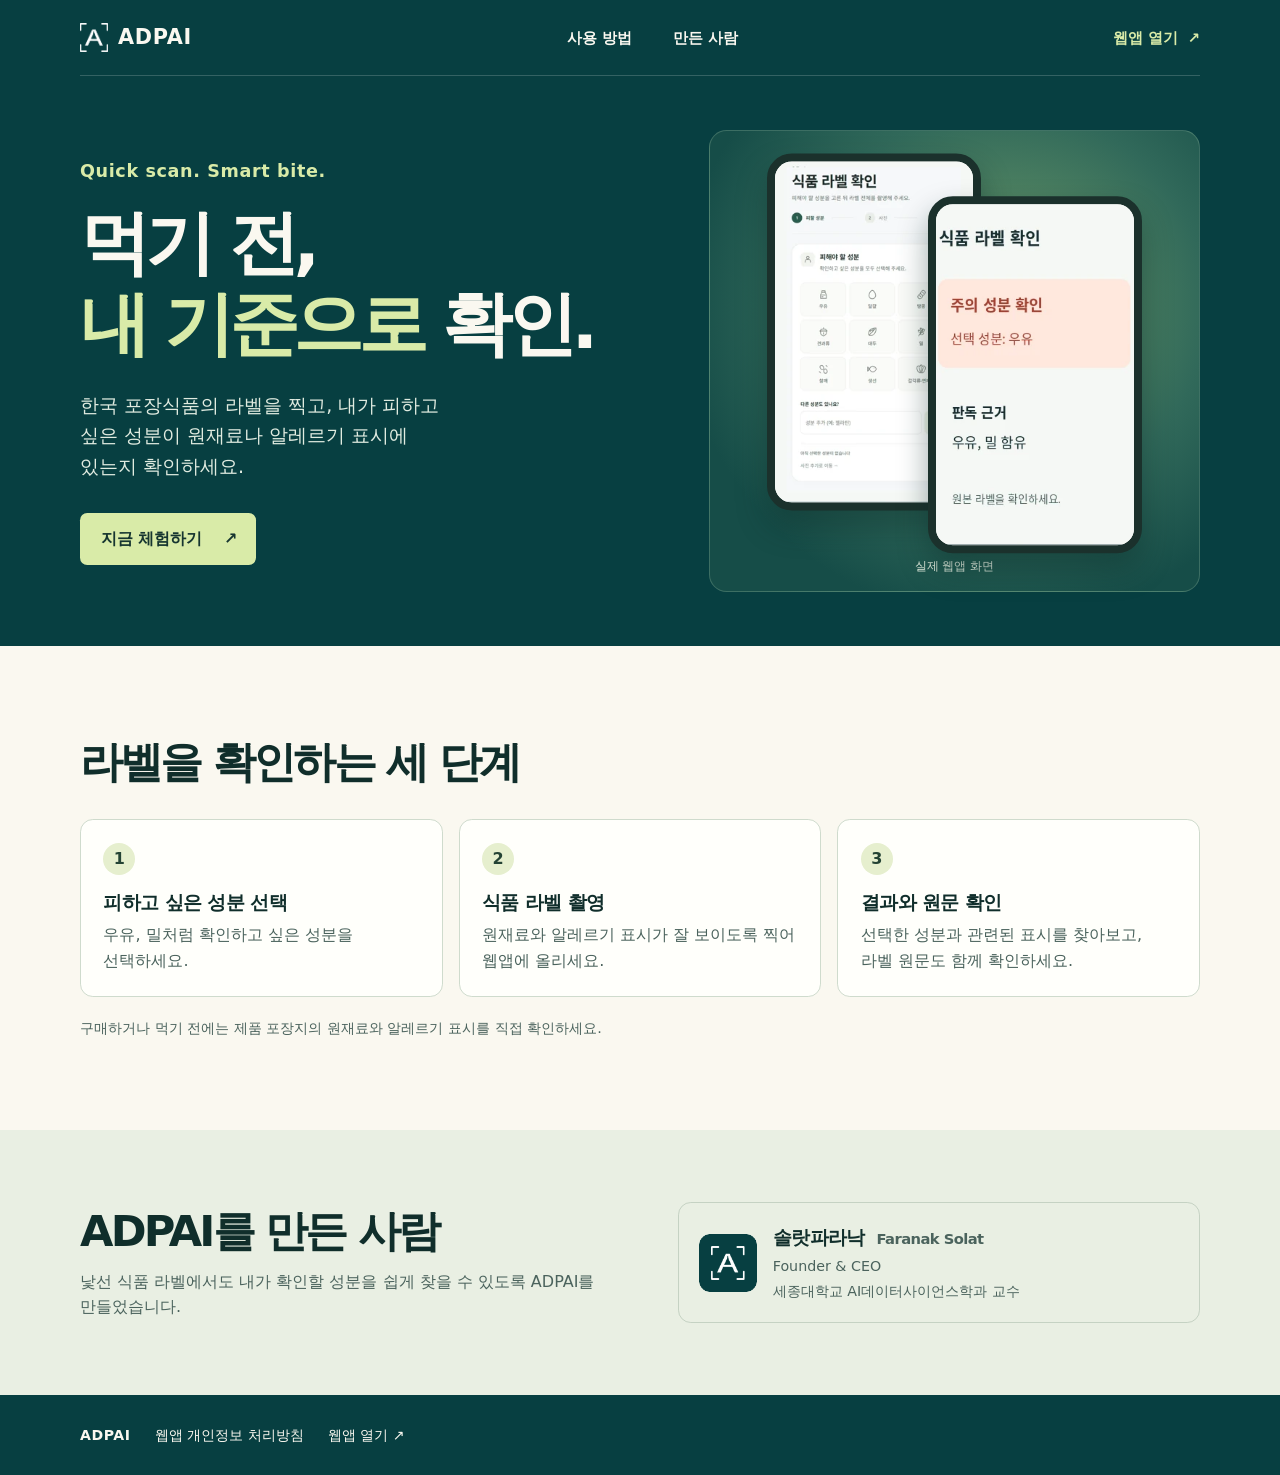
==== index.html @ 7e9a94f7 "Publish ADPAI product landing page" ====
<!doctype html>
<html lang="ko">
  <head>
    <meta charset="utf-8">
    <meta name="viewport" content="width=device-width, initial-scale=1">
    <meta name="theme-color" content="#073f41">
    <meta name="description" content="ADPAI로 한국 포장식품의 원재료와 알레르기 표시를 확인하세요. 식품 라벨을 찍고, 내가 피하고 싶은 성분을 찾아보세요.">
    <meta property="og:title" content="ADPAI | 먹기 전, 내 기준으로 확인">
    <meta property="og:description" content="식품 라벨을 찍고, 내가 피하고 싶은 성분을 찾아보세요.">
    <meta property="og:type" content="website">
    <title>ADPAI | 먹기 전, 내 기준으로 확인</title>
    <link rel="icon" href="adpai-icon.png" type="image/png">
    <link rel="stylesheet" href="style.css">
  </head>
  <body>
    <header class="topbar">
      <div class="topbar-inner wrap">
        <a class="brand" href="./" aria-label="ADPAI 홈">
          <img src="adpai-mark.png" alt="" width="28" height="28">
          <span>ADPAI</span>
        </a>
        <nav aria-label="주 메뉴">
          <a href="#how-it-works">사용 방법</a>
          <a href="#team">만든 사람</a>
        </nav>
        <a class="top-cta" href="https://faranaksolat.github.io/ADPAI/">웹앱 열기 <span aria-hidden="true">↗</span></a>
      </div>
    </header>

    <main>
      <section class="hero" aria-labelledby="hero-title">
        <div class="hero-inner wrap">
          <div class="hero-copy">
            <p class="slogan" lang="en">Quick scan. Smart bite.</p>
            <h1 id="hero-title">먹기 전,<br><em>내 기준으로</em> 확인.</h1>
            <p class="hero-description">한국 포장식품의 라벨을 찍고, 내가 피하고 싶은 성분이 원재료나 알레르기 표시에 있는지 확인하세요.</p>
            <a class="button button-lime" href="https://faranaksolat.github.io/ADPAI/">지금 체험하기 <span aria-hidden="true">↗</span></a>
          </div>
          <figure class="demo" aria-label="ADPAI 실제 화면">
            <div class="demo-inner">
              <div class="phone phone-back">
                <img src="label-check.webp" alt="ADPAI에서 피할 성분을 선택하는 화면" width="273" height="469">
              </div>
              <div class="phone phone-front">
                <img src="ingredient-result.webp" alt="ADPAI에서 우유가 포함된 원문과 판독 근거를 확인하는 화면 예시" width="273" height="469">
              </div>
            </div>
            <figcaption>실제 웹앱 화면</figcaption>
          </figure>
        </div>
      </section>

      <section class="how wrap" id="how-it-works" aria-labelledby="how-title">
        <h2 id="how-title">라벨을 확인하는 세 단계</h2>
        <ol class="steps">
          <li>
            <h3>피하고 싶은 성분 선택</h3>
            <p>우유, 밀처럼 확인하고 싶은 성분을 선택하세요.</p>
          </li>
          <li>
            <h3>식품 라벨 촬영</h3>
            <p>원재료와 알레르기 표시가 잘 보이도록 찍어 웹앱에 올리세요.</p>
          </li>
          <li>
            <h3>결과와 원문 확인</h3>
            <p>선택한 성분과 관련된 표시를 찾아보고, 라벨 원문도 함께 확인하세요.</p>
          </li>
        </ol>
        <p class="label-note">구매하거나 먹기 전에는 제품 포장지의 원재료와 알레르기 표시를 직접 확인하세요.</p>
      </section>

      <section class="team" id="team" aria-labelledby="team-title">
        <div class="team-inner wrap">
          <div>
            <h2 id="team-title">ADPAI를 만든 사람</h2>
            <p>낯선 식품 라벨에서도 내가 확인할 성분을 쉽게 찾을 수 있도록 ADPAI를 만들었습니다.</p>
          </div>
          <div class="founder">
            <img src="adpai-icon.png" alt="" width="58" height="58" loading="lazy">
            <div>
              <h3>솔랏파라낙 <span lang="en">Faranak Solat</span></h3>
              <p lang="en">Founder &amp; CEO</p>
              <p>세종대학교 AI데이터사이언스학과 교수</p>
            </div>
          </div>
        </div>
      </section>
    </main>

    <footer>
      <div class="footer-inner wrap">
        <span>ADPAI</span>
        <a href="https://faranaksolat.github.io/ADPAI/privacy.html">웹앱 개인정보 처리방침</a>
        <a href="https://faranaksolat.github.io/ADPAI/">웹앱 열기 <span aria-hidden="true">↗</span></a>
      </div>
    </footer>
  </body>
</html>
---- style.css ----
:root {
  color-scheme: light;
  --ink: #102e2b;
  --teal: #073f41;
  --cream: #faf8f0;
  --lime: #d9eba8;
  --muted: #4b635d;
  --rule: #cfdbcd;
  font-family: "Pretendard", "Noto Sans KR", "Malgun Gothic", "Apple SD Gothic Neo", system-ui, sans-serif;
  line-height: 1.6;
  color: var(--ink);
  background: var(--cream);
}

*, *::before, *::after { box-sizing: border-box; }
body, h1, h2, h3, p, figure { margin: 0; }
a { color: inherit; text-underline-offset: .22em; }
img { display: block; max-width: 100%; }
:focus-visible { outline: 3px solid #679b35; outline-offset: 5px; }
section[id] { scroll-margin-top: 1.5rem; }

.wrap { width: min(1120px, 100% - 4rem); margin-inline: auto; }
.topbar, .hero, footer { background: var(--teal); color: var(--cream); }
.topbar-inner {
  min-height: 76px;
  display: flex;
  align-items: center;
  justify-content: space-between;
  gap: 1rem;
  border-bottom: 1px solid #ffffff2e;
}
.brand {
  display: inline-flex;
  gap: .62rem;
  align-items: center;
  font-size: 1.3rem;
  font-weight: 800;
  letter-spacing: .035em;
  text-decoration: none;
}
.brand img { height: auto; }
.topbar nav { display: flex; gap: clamp(1rem, 4vw, 2.6rem); }
.topbar nav a, .top-cta {
  display: inline-flex;
  min-height: 44px;
  align-items: center;
  text-decoration: none;
  font-size: .92rem;
  font-weight: 650;
}
.topbar nav a:hover, footer a:hover { text-decoration: underline; }
.top-cta { gap: .6rem; color: var(--lime); white-space: nowrap; }

.hero-inner {
  display: grid;
  grid-template-columns: 1.07fr .93fr;
  gap: clamp(1.5rem, 5vw, 5rem);
  align-items: center;
  min-height: 570px;
  padding-block: 3.4rem;
}
.slogan {
  color: var(--lime);
  font-size: clamp(.93rem, 1.5vw, 1.1rem);
  font-weight: 750;
  letter-spacing: .035em;
  margin-bottom: 1.1rem;
}
h1, h2, h3, .hero-description { word-break: keep-all; overflow-wrap: break-word; }
h1 {
  font-size: clamp(2.9rem, 5.5vw, 4.65rem);
  line-height: 1.16;
  letter-spacing: -.075em;
  font-weight: 800;
}
h1 em { color: var(--lime); font-style: normal; }
.hero-description { max-width: 24rem; color: #e0ebe0; margin-top: 1.5rem; font-size: clamp(1rem, 1.6vw, 1.19rem); }
.button {
  display: inline-flex;
  align-items: center;
  gap: 1.35rem;
  min-height: 52px;
  margin-top: 2rem;
  padding: .7rem 1.15rem .7rem 1.3rem;
  border-radius: .45rem;
  text-decoration: none;
  font-weight: 750;
}
.button-lime { background: var(--lime); color: #163530; }
.button-lime:hover { background: #edf6ce; }
.demo {
  align-self: stretch;
  min-width: 0;
  display: grid;
  align-content: center;
  padding: 1rem 1rem .65rem;
  border: 1px solid #c6e7c437;
  border-radius: 1.1rem;
  background: radial-gradient(ellipse at 60% 38%, #6f9d69 0%, #31695a 49%, #164d48 78%);
}
.demo-inner {
  display: grid;
  grid-template-columns: repeat(16, 1fr);
  align-items: center;
  min-height: 404px;
  padding: 1.25rem .9rem .4rem;
}
.phone {
  display: grid;
  grid-row: 1;
  overflow: hidden;
  border: clamp(4px, .66vw, 8px) solid #1b312c;
  border-radius: clamp(.75rem, 2vw, 1.55rem);
  background: #fbfbf8;
  box-shadow: 0 16px 30px #092b2766;
}
.phone img { width: 100%; height: auto; }
.phone-back { grid-column: 2 / 10; transform: translateY(-8%); }
.phone-front { grid-column: 8 / 16; z-index: 1; transform: translateY(4%); }
.demo figcaption { text-align: center; color: #e5eee0; font-size: .78rem; }

.how { padding-block: clamp(3.7rem, 7vw, 6rem); }
h2 { font-size: clamp(1.8rem, 3.5vw, 2.7rem); line-height: 1.23; letter-spacing: -.064em; }
.steps {
  display: grid;
  grid-template-columns: repeat(3, minmax(0, 1fr));
  gap: 1rem;
  list-style: none;
  margin: 1.9rem 0 1.3rem;
  padding: 0;
  counter-reset: steps;
}
.steps li {
  counter-increment: steps;
  padding: 1.4rem;
  border: 1px solid var(--rule);
  border-radius: .8rem;
  background: #fffffb;
}
.steps li::before {
  content: counter(steps);
  display: grid;
  place-items: center;
  width: 2rem;
  height: 2rem;
  background: #e6efce;
  color: #244334;
  border-radius: 50%;
  font-weight: 750;
  margin-bottom: .85rem;
}
h3 { font-size: 1.17rem; letter-spacing: -.03em; }
.steps p, .team p { color: var(--muted); margin-top: .25rem; word-break: keep-all; }
.label-note { color: var(--muted); font-size: .9rem; }

.team { background: #e9efe3; }
.team-inner {
  display: grid;
  grid-template-columns: 1fr .95fr;
  align-items: center;
  padding-block: clamp(2.7rem, 6vw, 4.5rem);
  gap: 1.6rem 3rem;
}
.team h2 { margin-bottom: .65rem; }
.founder {
  display: flex;
  align-items: center;
  gap: 1rem;
  padding: 1.25rem;
  border: 1px solid #c5d2c3;
  border-radius: .8rem;
}
.founder img { flex: 0 0 auto; border-radius: .65rem; }
.founder h3 span { display: inline-block; color: var(--muted); font-size: .92rem; font-weight: 600; margin-inline-start: .35rem; }
.founder p { margin-top: .12rem; font-size: .89rem; }
.footer-inner {
  display: flex;
  flex-wrap: wrap;
  align-items: center;
  gap: .45rem 1.5rem;
  padding-block: 1.1rem;
  font-size: .88rem;
}
.footer-inner > span { font-weight: 800; letter-spacing: .04em; }
.footer-inner a { display: inline-flex; align-items: center; gap: .3rem; min-height: 44px; text-decoration: none; }

@media (max-width: 800px) {
  .wrap { width: calc(100% - 2.5rem); }
  .hero-inner { min-height: 0; }
  .demo-inner { min-height: 295px; padding-inline: .15rem; }
}

@media (max-width: 620px) {
  .topbar-inner { min-height: 62px; }
  .topbar nav { display: none; }
  .hero-inner { grid-template-columns: 1fr; gap: 2.1rem; padding-block: 2.5rem 1.7rem; }
  h1 { font-size: clamp(2.35rem, 9vw, 3.4rem); }
  .hero-description { margin-top: 1rem; }
  .button { margin-top: 1.3rem; }
  .demo { width: min(100%, 408px); justify-self: center; }
  .demo-inner { min-height: 0; padding-block: 1.55rem 1.2rem; }
  .steps, .team-inner { grid-template-columns: 1fr; }
  .steps { gap: .7rem; }
  .steps li { padding: 1.05rem 1.15rem; }
  .founder h3 span { margin-inline-start: 0; }
}
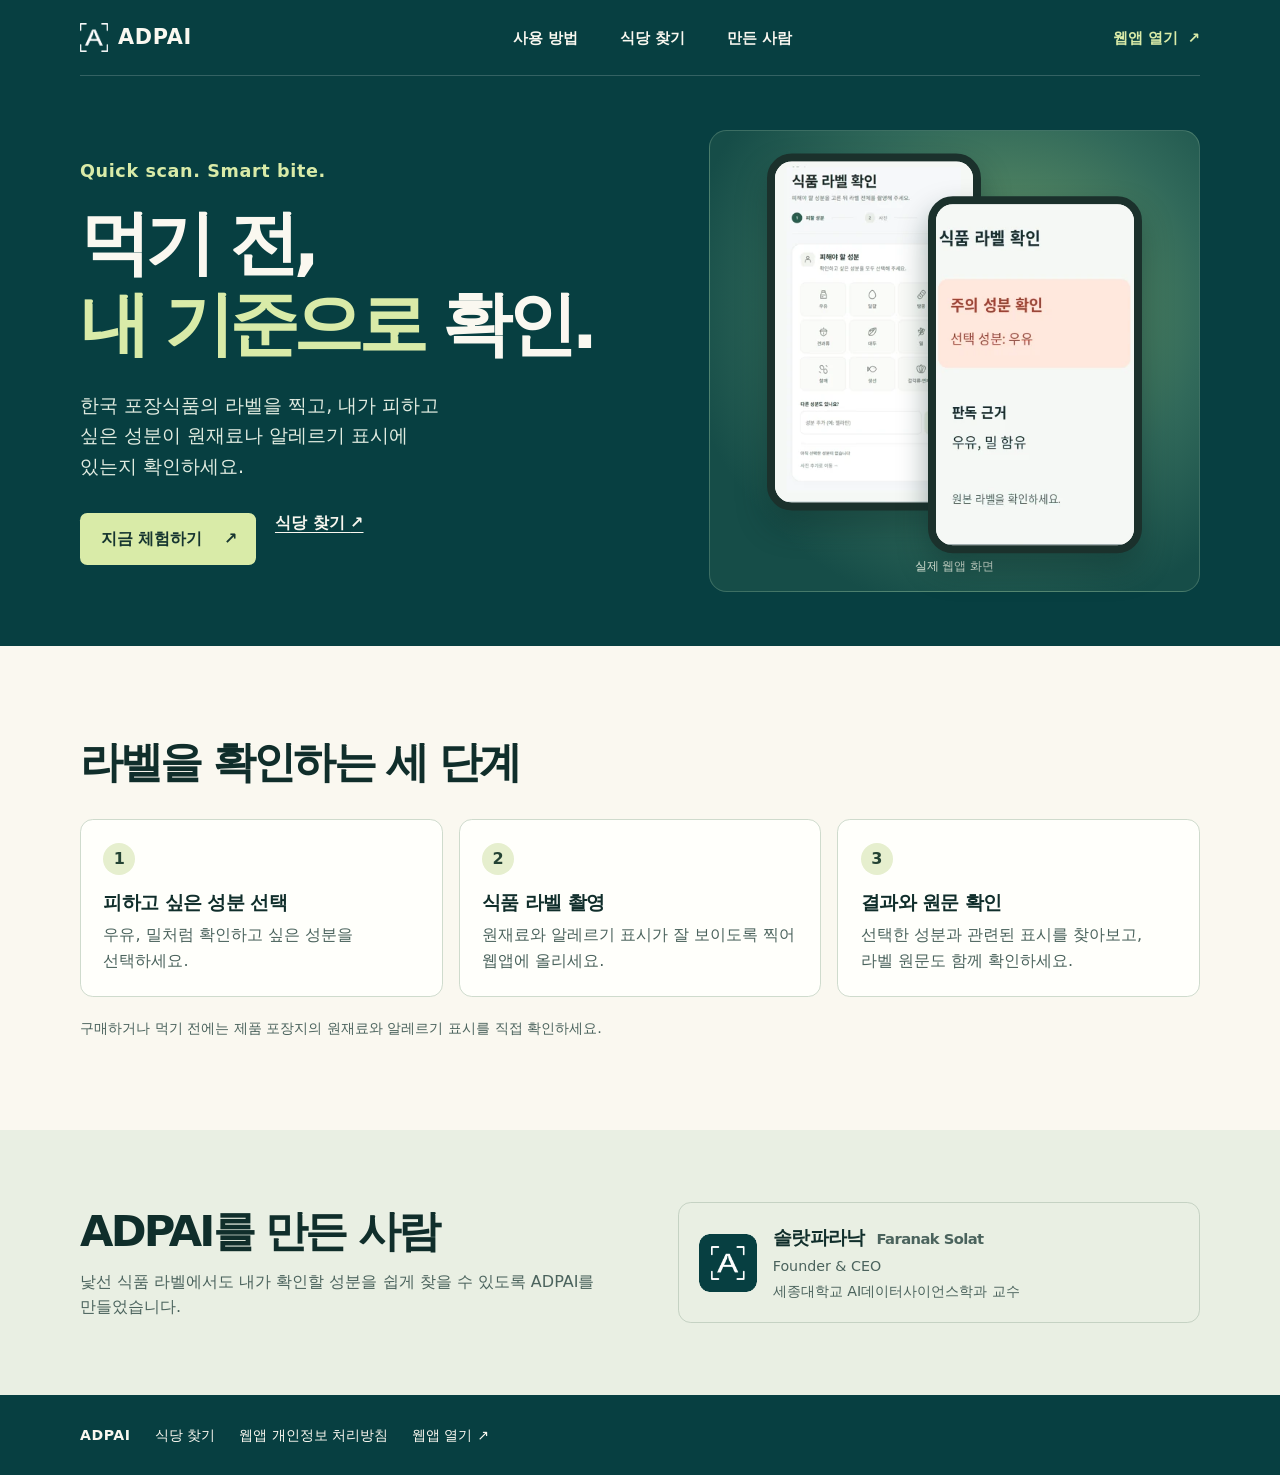
==== commit 384f70dc: "Link restaurant search from the ADPAI homepage" ====
--- a/index.html
+++ b/index.html
@@ -21,6 +21,7 @@
         </a>
         <nav aria-label="주 메뉴">
           <a href="#how-it-works">사용 방법</a>
+          <a href="restaurants/">식당 찾기</a>
           <a href="#team">만든 사람</a>
         </nav>
         <a class="top-cta" href="https://faranaksolat.github.io/ADPAI/">웹앱 열기 <span aria-hidden="true">↗</span></a>
@@ -34,7 +35,10 @@
             <p class="slogan" lang="en">Quick scan. Smart bite.</p>
             <h1 id="hero-title">먹기 전,<br><em>내 기준으로</em> 확인.</h1>
             <p class="hero-description">한국 포장식품의 라벨을 찍고, 내가 피하고 싶은 성분이 원재료나 알레르기 표시에 있는지 확인하세요.</p>
-            <a class="button button-lime" href="https://faranaksolat.github.io/ADPAI/">지금 체험하기 <span aria-hidden="true">↗</span></a>
+            <div class="hero-actions">
+              <a class="button button-lime" href="https://faranaksolat.github.io/ADPAI/">지금 체험하기 <span aria-hidden="true">↗</span></a>
+              <a href="restaurants/">식당 찾기 <span aria-hidden="true">↗</span></a>
+            </div>
           </div>
           <figure class="demo" aria-label="ADPAI 실제 화면">
             <div class="demo-inner">
@@ -90,6 +94,7 @@
     <footer>
       <div class="footer-inner wrap">
         <span>ADPAI</span>
+        <a href="restaurants/">식당 찾기</a>
         <a href="https://faranaksolat.github.io/ADPAI/privacy.html">웹앱 개인정보 처리방침</a>
         <a href="https://faranaksolat.github.io/ADPAI/">웹앱 열기 <span aria-hidden="true">↗</span></a>
       </div>
--- a/style.css
+++ b/style.css
@@ -204,3 +204,6 @@
   .steps li { padding: 1.05rem 1.15rem; }
   .founder h3 span { margin-inline-start: 0; }
 }
+
+.hero-actions { display: flex; flex-wrap: wrap; align-items: center; gap: .8rem 1.2rem; }
+.hero-actions > a:last-child { color: var(--cream); font-weight: 700; text-underline-offset: .25em; }
